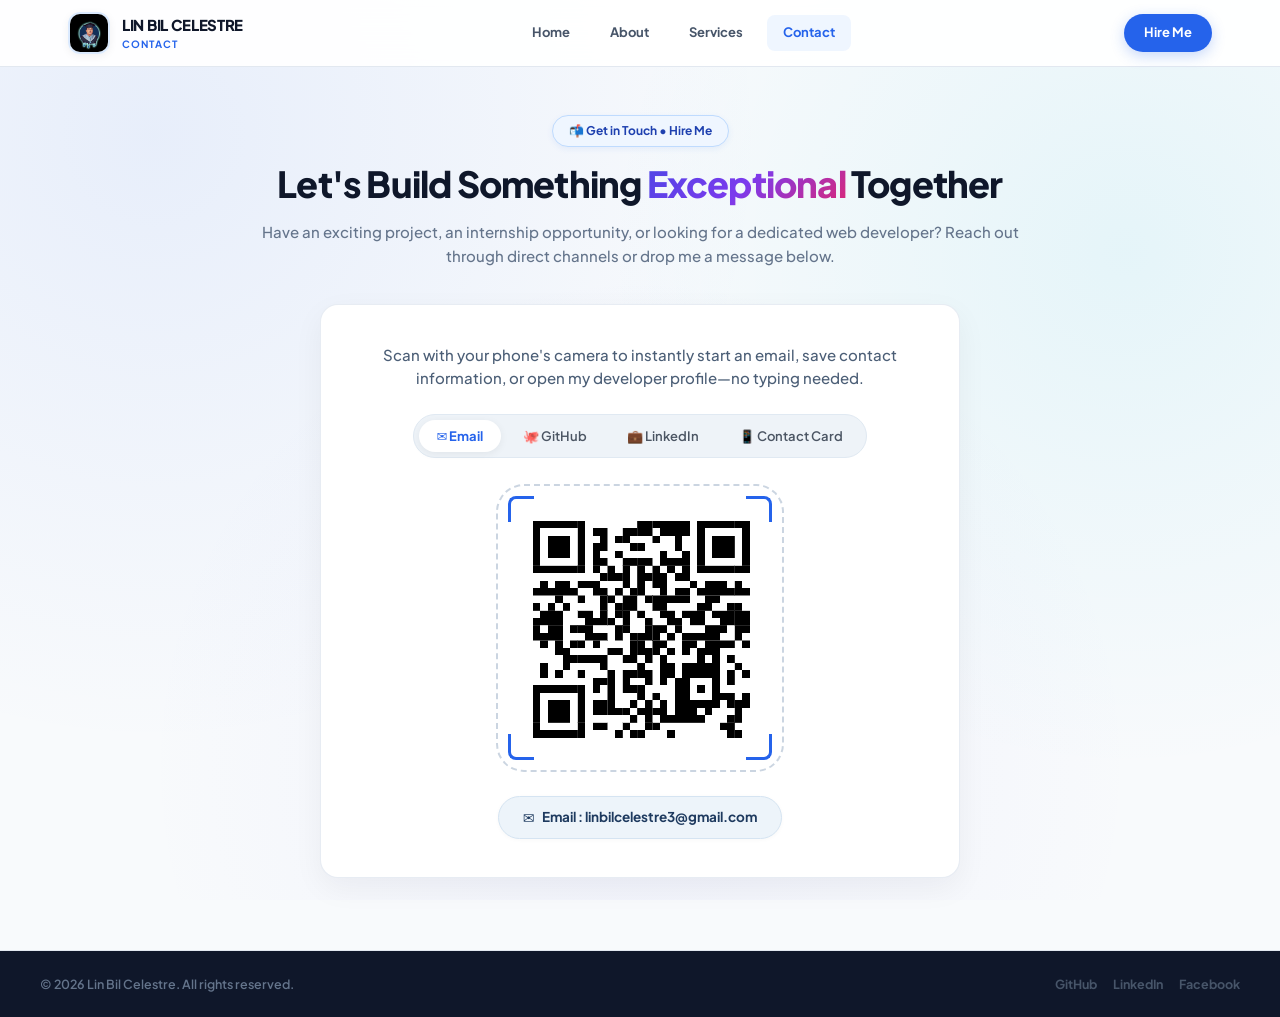
==== Contact/index.html @ f863385f "." ====
<!DOCTYPE html>
<html lang="en">

<head>
    <meta charset="UTF-8">
    <meta name="viewport" content="width=device-width, initial-scale=1.0">
    <meta name="description"
        content="Contact Lin Bil Celestre - Web Developer & IT Specialist. Send a message, hire for web development projects, or discuss freelance and full-time opportunities.">
    <title>Contact</title>
    <link rel="icon" type="image/jpg" href="../image/bg_logo.png">
    <link rel="preconnect" href="https://fonts.googleapis.com">
    <link rel="preconnect" href="https://fonts.gstatic.com" crossorigin>
    <link href="https://fonts.googleapis.com/css2?family=Plus+Jakarta+Sans:wght@400;500;600;700;800&display=swap"
        rel="stylesheet">

    <link rel="stylesheet" href="./contact.css">
</head>

<body>
    
    <header class="navbar">
        <div class="nav-container">
            <a href="../Home.html" class="logo-group">
                <img class="logo-pic" src="../image/logo.jpg" alt="Lin Bil Logo">
                <div class="logo-text">
                    <span class="brand-name">LIN BIL CELESTRE</span>
                    <span class="brand-tag">CONTACT</span>
                </div>
            </a>

            <nav class="nav-menu">
                <ul>
                    <li><a href="../Home.html">Home</a></li>
                    <li><a href="../About/about.html">About</a></li>
                    <li><a href="../Services/index.html">Services</a></li>
                    <li><a href="./index.html" class="active">Contact</a></li>
                </ul>
            </nav>

            <div class="header-action">
                <a class="nav-cta" href="./hire-me.html">Hire Me</a>
            </div>
        </div>
    </header>

    <!-- Main Contact Wrapper -->
    <main class="contact-wrapper">
        <div class="contact-container">

            <!-- Hero Section -->
            <section class="contact-hero">
                <div class="hero-tag">
                    <span>📬 Get in Touch &bull; Hire Me</span>
                </div>
                <h1 class="contact-title">Let's Build Something <span class="gradient-text">Exceptional</span> Together
                </h1>
                <p class="contact-subtitle">Have an exciting project, an internship opportunity, or looking for a
                    dedicated web developer? Reach out through direct channels or drop me a message below.</p>
            </section>


            <!-- Centered QR Code Scanner Card -->
            <section class="contact-qr-card">
                <p class="qr-scan-instruction">Scan with your phone's camera to instantly start an email,
                    save contact information, or open my developer profile—no typing needed.</p>

                <!-- Category Tab Switcher -->
                <div class="qr-tab-nav" role="tablist">
                    <button type="button" class="qr-tab-btn active" id="tabEmail" onclick="switchQrCode('email')">
                        <span>✉️ Email</span>
                    </button>
                    <button type="button" class="qr-tab-btn" id="tabGithub" onclick="switchQrCode('github')">
                        <span>🐙 GitHub</span>
                    </button>
                    <button type="button" class="qr-tab-btn" id="tabLinkedin" onclick="switchQrCode('linkedin')">
                        <span>💼 LinkedIn</span>
                    </button>
                    <button type="button" class="qr-tab-btn" id="tabVcard" onclick="switchQrCode('vcard')">
                        <span>📱 Contact Card</span>
                    </button>
                </div>

                <!-- QR Code Viewfinder Stage -->
                <div class="qr-viewfinder-wrapper">
                    <div class="qr-corner qr-corner-tl"></div>
                    <div class="qr-corner qr-corner-tr"></div>
                    <div class="qr-corner qr-corner-bl"></div>
                    <div class="qr-corner qr-corner-br"></div>

                    <!-- Dynamic QR Code Image -->
                    <img class="qr-code-img" id="qrCodeImg" src="../image/Message.png" alt="Lin Bil Celestre QR Code" />
                </div>

                <!-- Target Link Pill Button -->
                <a class="qr-pill-link" id="qrPillLink" href="mailto:linbilcelestre@gmail.com">
                    <span class="pill-icon" id="qrPillIcon">✉</span>
                    <span class="pill-text" id="qrPillText">Email : linbilcelestre3@gmail.com</span>
                </a>
            </section>
        </div>
    </main>

    <!-- Copy Toast Popup -->
    <div class="toast-toast-box" id="toastBox">
        <span>📋</span>
        <span id="toastMessage">Copied to clipboard!</span>
    </div>

    <!-- Modern Site Footer -->
    <footer class="site-footer">
        <div class="footer-container">
            <div class="footer-bottom">
                <span class="copyright">&copy; 2026 Lin Bil Celestre. All rights reserved.</span>
                <div class="footer-links">
                    <a href="https://github.com/Linbil21" target="_blank" rel="noopener noreferrer">GitHub</a>
                    <a href="https://linkedin.com" target="_blank" rel="noopener noreferrer">LinkedIn</a>
                    <a href="https://facebook.com" target="_blank" rel="noopener noreferrer">Facebook</a>
                </div>
            </div>
        </div>
    </footer>

    <!-- Interactive Script -->
    <script>
        // Copy to clipboard helper
        function copyToClipboard(text, message) {
            navigator.clipboard.writeText(text).then(() => {
                showToast(message || 'Copied to clipboard!');
            }).catch(() => {
                showToast('Unable to copy automatically.');
            });
        }

        // Show Toast Notification
        function showToast(message) {
            const toast = document.getElementById('toastBox');
            const toastMsg = document.getElementById('toastMessage');
            if (!toast || !toastMsg) return;

            toastMsg.textContent = message;
            toast.classList.add('show');
            clearTimeout(window.toastTimeout);
            window.toastTimeout = setTimeout(() => {
                toast.classList.remove('show');
            }, 3000);
        }

        // QR Code Data Configurations
        const qrConfigs = {
            email: {
                src: '../image/Message.png',
                data: 'mailto:linbilcelestre@gmail.com?subject=Portfolio%20Inquiry',
                displayLabel: '✉️ mailto:linbilcelestre@gmail.com',
                actionUrl: 'mailto:linbilcelestre@gmail.com?subject=Portfolio%20Inquiry',
                actionText: 'Open in Mail App',
                copyValue: 'linbilcelestre@gmail.com',
                copyMsg: 'Email address copied!'
            },
            github: {
                data: 'https://github.com/Linbil21',
                displayLabel: '🐙 https://github.com/Linbil21',
                actionUrl: 'https://github.com/Linbil21',
                actionText: 'Open GitHub Profile',
                copyValue: 'https://github.com/Linbil21',
                copyMsg: 'GitHub link copied!'
            },
            linkedin: {
                data: 'https://linkedin.com',
                displayLabel: '💼 https://linkedin.com',
                actionUrl: 'https://linkedin.com',
                actionText: 'Open LinkedIn Profile',
                copyValue: 'https://linkedin.com',
                copyMsg: 'LinkedIn link copied!'
            },
            vcard: {
                data: 'BEGIN:VCARD\nVERSION:3.0\nN:Celestre;Lin Bil;;;\nFN:Lin Bil Celestre\nTITLE:Web Developer & IT Specialist\nEMAIL:linbilcelestre@gmail.com\nURL:https://github.com/Linbil21\nEND:VCARD',
                displayLabel: '📱 Lin Bil Celestre Contact vCard',
                actionUrl: 'mailto:linbilcelestre@gmail.com',
                actionText: 'Contact Lin Bil',
                copyValue: 'Lin Bil Celestre - Web Developer - linbilcelestre@gmail.com',
                copyMsg: 'Contact card details copied!'
            }
        };

        let currentQrKey = 'email';

        // Switch QR code tab
        function switchQrCode(key) {
            const config = qrConfigs[key];
            if (!config) return;

            currentQrKey = key;

            // Update tab button active states
            document.querySelectorAll('.qr-tab-btn').forEach(btn => btn.classList.remove('active'));
            const activeBtn = document.getElementById('tab' + key.charAt(0).toUpperCase() + key.slice(1));
            if (activeBtn) activeBtn.classList.add('active');

            // Update QR Code Image
            const qrImg = document.getElementById('qrCodeImg');
            if (qrImg) {
                qrImg.style.opacity = '0.4';
                qrImg.src = config.src || `https://api.qrserver.com/v1/create-qr-code/?size=240x240&data=${encodeURIComponent(config.data)}`;
                qrImg.onload = () => {
                    qrImg.style.opacity = '1';
                };
            }

            // Update Pill Link
            const pillLink = document.getElementById('qrPillLink');
            const pillIcon = document.getElementById('qrPillIcon');
            const pillText = document.getElementById('qrPillText');
            if (pillLink && pillText) {
                pillLink.href = config.actionUrl;
                pillText.textContent = config.displayLabel || config.actionUrl;
                if (pillIcon && config.icon) pillIcon.textContent = config.icon;
                if (config.actionUrl.startsWith('http')) {
                    pillLink.target = '_blank';
                    pillLink.rel = 'noopener noreferrer';
                } else {
                    pillLink.removeAttribute('target');
                    pillLink.removeAttribute('rel');
                }
            }
        }

        // Copy current QR info
        function copyCurrentQrData() {
            const config = qrConfigs[currentQrKey];
            if (!config) return;
            copyToClipboard(config.copyValue, config.copyMsg);
        }
    </script>
</body>

</html>
---- Contact/contact.css ----
/* ==========================================================================
   GLOBAL DESIGN TOKENS & RESET - CONTACT PAGE
   ========================================================================== */
*,
*::before,
*::after {
    padding: 0;
    margin: 0;
    box-sizing: border-box;
}

:root {
    --primary: #2563eb;
    --primary-hover: #1d4ed8;
    --primary-light: #eff6ff;
    --primary-glow: rgba(37, 99, 235, 0.25);
    --accent: #06b6d4;
    --accent-light: #e0f2fe;
    --emerald: #10b981;
    --emerald-light: #ecfdf5;
    --amber: #f59e0b;
    --amber-light: #fffbeb;
    --purple: #8b5cf6;
    --purple-light: #f5f3ff;
    --dark-bg: #0f172a;
    --dark-surface: #1e293b;
    --text-main: #0f172a;
    --text-muted: #475569;
    --text-light: #94a3b8;
    --card-bg: rgba(255, 255, 255, 0.95);
    --card-border: #e2e8f0;
    --font-family: 'Plus Jakarta Sans', system-ui, -apple-system, BlinkMacSystemFont, 'Segoe UI', Roboto, sans-serif;
    --radius-sm: 8px;
    --radius-md: 12px;
    --radius-lg: 18px;
    --radius-full: 9999px;
    --transition: all 0.24s cubic-bezier(0.16, 1, 0.3, 1);
    --shadow-subtle: 0 4px 20px rgba(15, 23, 42, 0.05);
    --shadow-hover: 0 16px 36px rgba(37, 99, 235, 0.12);
}

html {
    scroll-behavior: smooth;
    scrollbar-width: thin;
    scrollbar-color: #cbd5e1 #f8fafc;
}

body {
    min-height: 100vh;
    display: flex;
    flex-direction: column;
    font-family: var(--font-family);
    color: var(--text-main);
    background-color: #f8fafc;
    background-image: 
        radial-gradient(circle at 12% 15%, rgba(37, 99, 235, 0.08) 0%, transparent 45%),
        radial-gradient(circle at 88% 28%, rgba(6, 182, 212, 0.08) 0%, transparent 40%),
        radial-gradient(circle at 50% 85%, rgba(99, 102, 241, 0.05) 0%, transparent 50%);
    background-attachment: fixed;
    background-repeat: no-repeat;
    line-height: 1.5;
    overflow-x: hidden;
}

/* ==========================================================================
   NAVIGATION BAR
   ========================================================================== */
.navbar {
    position: sticky;
    top: 0;
    z-index: 100;
    width: 100%;
    background: rgba(255, 255, 255, 0.92);
    backdrop-filter: blur(16px);
    -webkit-backdrop-filter: blur(16px);
    border-bottom: 1px solid #e2e8f0;
    transition: var(--transition);
}

.nav-container {
    max-width: 1200px;
    margin: 0 auto;
    padding: 12px 28px;
    display: flex;
    align-items: center;
    justify-content: space-between;
}

.logo-group {
    display: flex;
    align-items: center;
    gap: 12px;
    text-decoration: none;
    color: inherit;
    transition: var(--transition);
}

.logo-group:hover .logo-pic {
    transform: scale(1.05) rotate(2deg);
    border-color: var(--primary);
    box-shadow: 0 4px 14px var(--primary-glow);
}

.logo-pic {
    width: 42px;
    height: 42px;
    border-radius: 12px;
    object-fit: cover;
    border: 2px solid #dbeafe;
    box-shadow: 0 2px 8px rgba(0, 0, 0, 0.06);
    transition: var(--transition);
}

.logo-text {
    display: flex;
    flex-direction: column;
}

.brand-name {
    font-size: 15px;
    font-weight: 800;
    letter-spacing: -0.3px;
    color: #0f172a;
}

.brand-tag {
    font-size: 10px;
    font-weight: 700;
    text-transform: uppercase;
    letter-spacing: 1px;
    color: var(--primary);
}

.nav-menu ul {
    display: flex;
    align-items: center;
    gap: 8px;
    list-style: none;
}

.nav-menu a {
    display: inline-block;
    padding: 8px 16px;
    font-size: 13px;
    font-weight: 700;
    text-transform: capitalize;
    text-decoration: none;
    color: #475569;
    border-radius: var(--radius-sm);
    transition: var(--transition);
}

.nav-menu a:hover,
.nav-menu a.active {
    color: var(--primary);
    background: var(--primary-light);
}

.header-action {
    display: flex;
    align-items: center;
}

.nav-cta {
    display: inline-flex;
    align-items: center;
    justify-content: center;
    padding: 9px 20px;
    font-size: 13px;
    font-weight: 700;
    color: #ffffff;
    background: var(--primary);
    border-radius: var(--radius-full);
    text-decoration: none;
    box-shadow: 0 4px 14px var(--primary-glow);
    transition: var(--transition);
}

.nav-cta:hover {
    background: var(--primary-hover);
    transform: translateY(-2px);
    box-shadow: 0 6px 18px rgba(37, 99, 235, 0.35);
}

/* ==========================================================================
   MAIN CONTACT WRAPPER & HERO
   ========================================================================== */
.contact-wrapper {
    flex: 1;
    padding: 48px 24px 72px;
}

.contact-container {
    max-width: 1160px;
    margin: 0 auto;
    display: flex;
    flex-direction: column;
    gap: 36px;
}

/* Hero Title Box */
.contact-hero {
    text-align: center;
    max-width: 780px;
    margin: 0 auto;
    display: flex;
    flex-direction: column;
    align-items: center;
    gap: 14px;
}

.hero-tag {
    display: inline-flex;
    align-items: center;
    gap: 8px;
    padding: 6px 16px;
    font-size: 12px;
    font-weight: 700;
    color: #1e40af;
    background: #eff6ff;
    border: 1px solid #bfdbfe;
    border-radius: var(--radius-full);
    box-shadow: 0 2px 6px rgba(37, 99, 235, 0.08);
}

.contact-title {
    font-size: 36px;
    font-weight: 800;
    letter-spacing: -0.8px;
    color: #0f172a;
    line-height: 1.25;
}

.gradient-text {
    background: linear-gradient(135deg, #2563eb 0%, #06b6d4 100%);
    -webkit-background-clip: text;
    -webkit-text-fill-color: transparent;
    background-clip: text;
}

.contact-subtitle {
    font-size: 15px;
    color: #64748b;
    font-weight: 500;
    line-height: 1.6;
}

/* ==========================================================================
   2-COLUMN CONTACT GRID
   ========================================================================== */
.contact-grid-layout {
    display: grid;
    grid-template-columns: 1fr 1.35fr;
    gap: 32px;
    align-items: start;
}

/* LEFT COLUMN: Channels Card */
.contact-sidebar {
    display: flex;
    flex-direction: column;
    gap: 20px;
}

.contact-card-box {
    background: var(--card-bg);
    backdrop-filter: blur(12px);
    -webkit-backdrop-filter: blur(12px);
    border: 1px solid var(--card-border);
    border-radius: var(--radius-lg);
    padding: 28px;
    box-shadow: var(--shadow-subtle);
    display: flex;
    flex-direction: column;
    gap: 20px;
    transition: var(--transition);
}

.contact-card-box:hover {
    box-shadow: var(--shadow-hover);
    border-color: #bfdbfe;
}

.status-badge-live {
    display: inline-flex;
    align-items: center;
    gap: 8px;
    background: #ecfdf5;
    border: 1px solid #a7f3d0;
    padding: 6px 14px;
    border-radius: var(--radius-full);
    font-size: 12px;
    font-weight: 700;
    color: #065f46;
    width: fit-content;
}

.pulse-dot {
    width: 8px;
    height: 8px;
    border-radius: 50%;
    background: #10b981;
    box-shadow: 0 0 0 2px rgba(16, 185, 129, 0.3);
    animation: pulseGlow 1.8s infinite;
}

@keyframes pulseGlow {
    0% { transform: scale(0.95); box-shadow: 0 0 0 0 rgba(16, 185, 129, 0.6); }
    70% { transform: scale(1.1); box-shadow: 0 0 0 6px rgba(16, 185, 129, 0); }
    100% { transform: scale(0.95); box-shadow: 0 0 0 0 rgba(16, 185, 129, 0); }
}

.sidebar-heading h2 {
    font-size: 20px;
    font-weight: 800;
    color: #0f172a;
    margin-bottom: 6px;
}

.sidebar-heading p {
    font-size: 13.5px;
    color: var(--text-muted);
    line-height: 1.55;
}

/* Contact Item Rows */
.contact-items-list {
    display: flex;
    flex-direction: column;
    gap: 14px;
}

.contact-item-row {
    display: flex;
    align-items: center;
    gap: 14px;
    padding: 12px 14px;
    background: #f8fafc;
    border: 1px solid #e2e8f0;
    border-radius: var(--radius-md);
    transition: var(--transition);
    text-decoration: none;
    color: inherit;
}

.contact-item-row:hover {
    background: #ffffff;
    border-color: #93c5fd;
    transform: translateY(-2px);
    box-shadow: 0 4px 14px rgba(37, 99, 235, 0.08);
}

.item-icon-box {
    width: 44px;
    height: 44px;
    border-radius: 12px;
    display: flex;
    align-items: center;
    justify-content: center;
    font-size: 20px;
    flex-shrink: 0;
    box-shadow: 0 2px 6px rgba(0, 0, 0, 0.04);
}

.item-icon-box.email { background: #eff6ff; color: #2563eb; }
.item-icon-box.phone { background: #ecfdf5; color: #10b981; }
.item-icon-box.location { background: #fffbeb; color: #f59e0b; }
.item-icon-box.social { background: #f5f3ff; color: #8b5cf6; }

.item-meta {
    display: flex;
    flex-direction: column;
    flex: 1;
    overflow: hidden;
}

.item-label {
    font-size: 11px;
    font-weight: 700;
    text-transform: uppercase;
    letter-spacing: 0.5px;
    color: #64748b;
}

.item-value {
    font-size: 13.5px;
    font-weight: 700;
    color: #0f172a;
    white-space: nowrap;
    overflow: hidden;
    text-overflow: ellipsis;
}

.copy-btn {
    background: #ffffff;
    border: 1px solid #cbd5e1;
    border-radius: var(--radius-sm);
    padding: 6px 10px;
    font-size: 11px;
    font-weight: 700;
    font-family: inherit;
    color: #475569;
    cursor: pointer;
    transition: var(--transition);
    flex-shrink: 0;
}

.copy-btn:hover {
    background: #eff6ff;
    color: var(--primary);
    border-color: #93c5fd;
}

/* Quick Perks Chips */
.perks-cloud {
    display: flex;
    flex-wrap: wrap;
    gap: 8px;
    padding-top: 10px;
    border-top: 1px solid #f1f5f9;
}

.perk-chip {
    display: inline-flex;
    align-items: center;
    gap: 6px;
    padding: 5px 12px;
    font-size: 11px;
    font-weight: 700;
    color: #334155;
    background: #ffffff;
    border: 1px solid #cbd5e1;
    border-radius: var(--radius-full);
}

/* ==========================================================================
   RIGHT COLUMN: QR CODE SCAN CARD (Exact Match to Design)
   ========================================================================== */
.contact-qr-card {
    background: #ffffff;
    border: 1px solid rgba(226, 232, 240, 0.8);
    border-radius: var(--radius-lg);
    padding: 38px 28px;
    box-shadow: 0 10px 30px rgba(15, 23, 42, 0.05);
    display: flex;
    flex-direction: column;
    align-items: center;
    text-align: center;
    transition: var(--transition);
    max-width: 640px;
    width: 100%;
    margin: 0 auto;
}

.contact-qr-card:hover {
    box-shadow: 0 14px 38px rgba(37, 99, 235, 0.08);
}

/* Subtitle instruction text at top */
.qr-scan-instruction {
    font-size: 15px;
    font-weight: 500;
    color: #4b5e76;
    line-height: 1.55;
    max-width: 520px;
    margin: 0 0 24px 0;
    text-align: center;
}

/* QR Code Category Tab Switcher (Segmented Capsule) */
.qr-tab-nav {
    display: inline-flex;
    align-items: center;
    justify-content: center;
    gap: 4px;
    background: #eef3f8;
    padding: 5px;
    border-radius: var(--radius-full);
    border: 1px solid #e0e9f2;
    margin-bottom: 26px;
    flex-wrap: wrap;
}

.qr-tab-btn {
    display: inline-flex;
    align-items: center;
    gap: 7px;
    padding: 8px 18px;
    font-size: 13px;
    font-weight: 600;
    font-family: inherit;
    color: #4b5563;
    background: transparent;
    border: none;
    border-radius: var(--radius-full);
    cursor: pointer;
    transition: all 0.2s ease;
}

.qr-tab-btn:hover {
    color: #0f172a;
}

.qr-tab-btn.active {
    background: #ffffff;
    color: #2563eb;
    font-weight: 700;
    box-shadow: 0 2px 8px rgba(0, 0, 0, 0.06);
}

/* QR Code Viewfinder Stage (Dashed border + 4 corner brackets) */
.qr-viewfinder-wrapper {
    position: relative;
    display: inline-flex;
    align-items: center;
    justify-content: center;
    padding: 24px;
    background: #ffffff;
    border: 2px dashed #cbd5e1;
    border-radius: 28px;
    margin-bottom: 24px;
}

/* 4 Corner Targeting Brackets */
.qr-corner {
    position: absolute;
    width: 26px;
    height: 26px;
    pointer-events: none;
}

.qr-corner-tl {
    top: 10px;
    left: 10px;
    border-top: 3.5px solid #2563eb;
    border-left: 3.5px solid #2563eb;
    border-top-left-radius: 8px;
}

.qr-corner-tr {
    top: 10px;
    right: 10px;
    border-top: 3.5px solid #2563eb;
    border-right: 3.5px solid #2563eb;
    border-top-right-radius: 8px;
}

.qr-corner-bl {
    bottom: 10px;
    left: 10px;
    border-bottom: 3.5px solid #2563eb;
    border-left: 3.5px solid #2563eb;
    border-bottom-left-radius: 8px;
}

.qr-corner-br {
    bottom: 10px;
    right: 10px;
    border-bottom: 3.5px solid #2563eb;
    border-right: 3.5px solid #2563eb;
    border-bottom-right-radius: 8px;
}

/* QR Image Element */
.qr-code-img {
    width: 236px;
    height: 236px;
    object-fit: contain;
    border-radius: 8px;
    display: block;
    background: #ffffff;
    image-rendering: -webkit-optimize-contrast;
    image-rendering: pixelated;
    transition: opacity 0.22s ease, transform 0.22s ease;
}

.qr-viewfinder-wrapper:hover .qr-code-img {
    transform: scale(1.02);
}

/* Bottom Target Pill Badge / Action Link */
.qr-pill-link {
    display: inline-flex;
    align-items: center;
    justify-content: center;
    gap: 8px;
    padding: 10px 24px;
    background: #edf4fa;
    border: 1px solid #d5e4f2;
    border-radius: var(--radius-full);
    font-size: 13.5px;
    font-weight: 700;
    color: #1e3a5f;
    text-decoration: none;
    cursor: pointer;
    transition: all 0.2s ease;
    box-shadow: 0 1px 4px rgba(0, 0, 0, 0.03);
}

.qr-pill-link:hover {
    background: #e2effa;
    color: #2563eb;
    border-color: #bfdbfe;
    transform: translateY(-1px);
    box-shadow: 0 4px 12px rgba(37, 99, 235, 0.12);
}

.qr-pill-link .pill-icon {
    font-size: 14px;
    display: inline-flex;
    align-items: center;
}

/* Target Data Display */
.qr-data-label {
    font-size: 13px;
    font-weight: 700;
    color: #334155;
    background: #f1f5f9;
    padding: 6px 16px;
    border-radius: var(--radius-full);
    border: 1px solid #e2e8f0;
}

/* Direct Action Buttons Under QR */
.qr-actions-row {
    display: flex;
    align-items: center;
    justify-content: center;
    gap: 12px;
    flex-wrap: wrap;
    width: 100%;
}

.btn-qr-action {
    display: inline-flex;
    align-items: center;
    justify-content: center;
    gap: 8px;
    padding: 11px 22px;
    font-size: 13px;
    font-weight: 700;
    font-family: inherit;
    border-radius: var(--radius-full);
    text-decoration: none;
    transition: var(--transition);
    cursor: pointer;
}

.btn-qr-primary {
    background: var(--primary);
    color: #ffffff;
    border: none;
    box-shadow: 0 4px 14px var(--primary-glow);
}

.btn-qr-primary:hover {
    background: var(--primary-hover);
    transform: translateY(-2px);
    box-shadow: 0 8px 20px rgba(37, 99, 235, 0.35);
}

.btn-qr-secondary {
    background: #ffffff;
    color: #334155;
    border: 1px solid #cbd5e1;
    box-shadow: 0 2px 6px rgba(0, 0, 0, 0.04);
}

.btn-qr-secondary:hover {
    background: #f8fafc;
    border-color: #94a3b8;
    color: #0f172a;
    transform: translateY(-2px);
}

/* Quick 3-Step Scan Instructions */
.qr-instruction-steps {
    display: grid;
    grid-template-columns: repeat(3, 1fr);
    gap: 12px;
    width: 100%;
    padding-top: 16px;
    border-top: 1px solid #f1f5f9;
}

.step-card {
    display: flex;
    flex-direction: column;
    align-items: center;
    gap: 5px;
    background: #f8fafc;
    padding: 12px 8px;
    border-radius: var(--radius-md);
    border: 1px solid #e2e8f0;
}

.step-number {
    width: 24px;
    height: 24px;
    border-radius: 50%;
    background: #eff6ff;
    color: var(--primary);
    font-size: 11.5px;
    font-weight: 800;
    display: flex;
    align-items: center;
    justify-content: center;
    border: 1px solid #bfdbfe;
}

.step-card span {
    font-size: 12px;
    font-weight: 600;
    color: #475569;
}

/* ==========================================================================
   TOAST NOTIFICATION (FOR COPY ACTIONS)
   ========================================================================== */
.toast-toast-box {
    position: fixed;
    bottom: 24px;
    right: 24px;
    background: #0f172a;
    color: #ffffff;
    padding: 10px 18px;
    border-radius: var(--radius-full);
    font-size: 12.5px;
    font-weight: 700;
    box-shadow: 0 8px 24px rgba(0, 0, 0, 0.2);
    display: flex;
    align-items: center;
    gap: 8px;
    z-index: 1000;
    opacity: 0;
    transform: translateY(12px);
    pointer-events: none;
    transition: opacity 0.25s ease, transform 0.25s ease;
}

.toast-toast-box.show {
    opacity: 1;
    transform: translateY(0);
}

/* ==========================================================================
   FOOTER
   ========================================================================== */
.site-footer {
    background: #0f172a;
    border-top: 1px solid #e2e8f0;
    padding: 24px 28px;
    margin-top: auto;
}

.footer-container {
    max-width: 1200px;
    margin: 0 auto;
}

.footer-bottom {
    display: flex;
    align-items: center;
    justify-content: space-between;
    flex-wrap: wrap;
    gap: 16px;
}

.copyright {
    font-size: 12.5px;
    font-weight: 600;
    color: #64748b;
}

.footer-links {
    display: flex;
    align-items: center;
    gap: 16px;
}

.footer-links a {
    font-size: 12.5px;
    font-weight: 700;
    color: #475569;
    text-decoration: none;
    transition: var(--transition);
}

.footer-links a:hover {
    color: var(--primary);
}

/* ==========================================================================
   RESPONSIVE BREAKPOINTS
   ========================================================================== */
@media (max-width: 960px) {
    .contact-grid-layout {
        grid-template-columns: 1fr;
    }
}

@media (max-width: 768px) {
    .nav-container {
        padding: 10px 16px;
        flex-wrap: wrap;
        gap: 12px;
    }

    .nav-menu ul {
        gap: 4px;
    }

    .nav-menu a {
        padding: 6px 10px;
        font-size: 12px;
    }

    .contact-title {
        font-size: 28px;
    }

    .form-row-2 {
        grid-template-columns: 1fr;
    }

    .contact-form-card {
        padding: 24px 20px;
    }

    .footer-bottom {
        flex-direction: column;
        text-align: center;
        gap: 12px;
    }
}

/* ==========================================================================
   HIRE ME PAGE STYLES
   ========================================================================== */
.hire-wrapper {
    flex: 1;
    padding: 44px 24px 72px;
}

.hire-container {
    max-width: 1080px;
    margin: 0 auto;
    display: flex;
    flex-direction: column;
    gap: 40px;
}

/* Hero Section */
.hire-hero {
    text-align: center;
    max-width: 780px;
    margin: 0 auto;
    display: flex;
    flex-direction: column;
    align-items: center;
    gap: 14px;
}

.hire-status-badge {
    display: inline-flex;
    align-items: center;
    gap: 8px;
    padding: 6px 16px;
    font-size: 12px;
    font-weight: 700;
    color: #166534;
    background: #f0fdf4;
    border: 1px solid #bbf7d0;
    border-radius: var(--radius-full);
    box-shadow: 0 2px 8px rgba(22, 101, 52, 0.08);
}

.hire-title {
    font-size: 38px;
    font-weight: 800;
    letter-spacing: -0.8px;
    color: #0f172a;
    line-height: 1.25;
}

.hire-subtitle {
    font-size: 15px;
    color: var(--text-muted);
    font-weight: 500;
    line-height: 1.6;
}

/* Engagement Models (3 Cards) */
.hire-models-grid {
    display: grid;
    grid-template-columns: repeat(3, 1fr);
    gap: 20px;
}

.hire-model-card {
    background: var(--card-bg);
    border: 1px solid var(--card-border);
    border-radius: var(--radius-lg);
    padding: 26px 22px;
    display: flex;
    flex-direction: column;
    gap: 12px;
    box-shadow: var(--shadow-subtle);
    transition: all 0.24s cubic-bezier(0.16, 1, 0.3, 1);
    position: relative;
    overflow: hidden;
}

.hire-model-card::before {
    content: '';
    position: absolute;
    top: 0;
    left: 0;
    right: 0;
    height: 4px;
    background: linear-gradient(90deg, #2563eb, #06b6d4);
    opacity: 0;
    transition: opacity 0.24s ease;
}

.hire-model-card:hover {
    transform: translateY(-4px);
    border-color: #bfdbfe;
    box-shadow: 0 12px 28px rgba(37, 99, 235, 0.1);
}

.hire-model-card:hover::before {
    opacity: 1;
}

.hire-model-icon {
    width: 44px;
    height: 44px;
    border-radius: 12px;
    display: flex;
    align-items: center;
    justify-content: center;
    font-size: 22px;
    background: #eff6ff;
    color: #2563eb;
    box-shadow: 0 2px 6px rgba(0, 0, 0, 0.04);
}

.hire-model-card:nth-child(2) .hire-model-icon {
    background: #ecfdf5;
    color: #059669;
}

.hire-model-card:nth-child(3) .hire-model-icon {
    background: #fffbeb;
    color: #d97706;
}

.hire-model-title {
    font-size: 16px;
    font-weight: 800;
    color: #0f172a;
}

.hire-model-desc {
    font-size: 13px;
    color: var(--text-muted);
    line-height: 1.5;
    flex: 1;
}

.hire-model-tags {
    display: flex;
    flex-wrap: wrap;
    gap: 6px;
    margin-top: 4px;
}

.hire-model-tag {
    font-size: 11px;
    font-weight: 700;
    padding: 3px 9px;
    border-radius: var(--radius-full);
    background: #f1f5f9;
    color: #475569;
}

/* Main Hire Form Card */
.hire-form-card {
    background: #ffffff;
    border: 1px solid var(--card-border);
    border-radius: var(--radius-lg);
    padding: 36px 32px;
    box-shadow: 0 10px 32px rgba(15, 23, 42, 0.06);
    display: flex;
    flex-direction: column;
    gap: 26px;
}

.hire-form-header {
    display: flex;
    flex-direction: column;
    gap: 6px;
}

.hire-form-header h2 {
    font-size: 22px;
    font-weight: 800;
    color: #0f172a;
    letter-spacing: -0.4px;
}

.hire-form-header p {
    font-size: 13.5px;
    color: var(--text-muted);
}

/* Chips Selection Groups */
.hire-chips-section {
    display: flex;
    flex-direction: column;
    gap: 10px;
}

.hire-chips-label {
    font-size: 12.5px;
    font-weight: 700;
    color: #334155;
    text-transform: uppercase;
    letter-spacing: 0.4px;
}

.hire-chips-row {
    display: flex;
    flex-wrap: wrap;
    gap: 8px;
}

.hire-chip {
    display: inline-flex;
    align-items: center;
    gap: 6px;
    padding: 8px 16px;
    font-size: 12.5px;
    font-weight: 600;
    font-family: inherit;
    color: #475569;
    background: #f8fafc;
    border: 1px solid #e2e8f0;
    border-radius: var(--radius-full);
    cursor: pointer;
    transition: all 0.2s ease;
}

.hire-chip:hover {
    color: var(--primary);
    border-color: #bfdbfe;
    background: #eff6ff;
}

.hire-chip.active {
    background: var(--primary);
    color: #ffffff;
    border-color: var(--primary);
    box-shadow: 0 3px 10px rgba(37, 99, 235, 0.25);
}

/* Form Fields Grid */
.hire-fields-grid {
    display: grid;
    grid-template-columns: 1fr 1fr;
    gap: 18px;
}

.hire-input-group {
    display: flex;
    flex-direction: column;
    gap: 6px;
}

.hire-input-group.full-width {
    grid-column: 1 / -1;
}

.hire-label {
    font-size: 12.5px;
    font-weight: 700;
    color: #1e293b;
}

.hire-label span.req {
    color: #ef4444;
}

.hire-input,
.hire-textarea {
    width: 100%;
    padding: 12px 16px;
    font-size: 13.5px;
    font-family: inherit;
    color: #0f172a;
    background: #ffffff;
    border: 1.5px solid #cbd5e1;
    border-radius: var(--radius-md);
    outline: none;
    transition: all 0.2s ease;
}

.hire-input:focus,
.hire-textarea:focus {
    border-color: var(--primary);
    box-shadow: 0 0 0 4px rgba(37, 99, 235, 0.12);
}

.hire-textarea {
    resize: vertical;
    min-height: 110px;
}

/* Submit Actions */
.hire-actions-row {
    display: flex;
    align-items: center;
    justify-content: space-between;
    flex-wrap: wrap;
    gap: 16px;
    padding-top: 8px;
    border-top: 1px solid #f1f5f9;
}

.hire-submit-btn {
    display: inline-flex;
    align-items: center;
    justify-content: center;
    gap: 9px;
    padding: 12px 28px;
    font-size: 14px;
    font-weight: 700;
    font-family: inherit;
    color: #ffffff;
    background: linear-gradient(135deg, #2563eb 0%, #1d4ed8 100%);
    border: none;
    border-radius: var(--radius-full);
    cursor: pointer;
    box-shadow: 0 4px 16px rgba(37, 99, 235, 0.35);
    transition: all 0.22s ease;
}

.hire-submit-btn:hover {
    background: linear-gradient(135deg, #1d4ed8 0%, #1e40af 100%);
    transform: translateY(-2px);
    box-shadow: 0 8px 22px rgba(37, 99, 235, 0.45);
}

.hire-direct-reach {
    display: inline-flex;
    align-items: center;
    gap: 8px;
    font-size: 13px;
    color: var(--text-muted);
}

.hire-direct-reach a {
    color: var(--primary);
    font-weight: 700;
    text-decoration: none;
    transition: var(--transition);
}

.hire-direct-reach a:hover {
    text-decoration: underline;
}

/* Guarantee / Perk Highlights */
.hire-guarantees-grid {
    display: grid;
    grid-template-columns: repeat(4, 1fr);
    gap: 16px;
}

.hire-guarantee-card {
    background: #ffffff;
    border: 1px solid #e2e8f0;
    border-radius: var(--radius-md);
    padding: 18px 16px;
    display: flex;
    align-items: center;
    gap: 12px;
    box-shadow: 0 2px 8px rgba(0, 0, 0, 0.03);
}

.hire-guarantee-icon {
    width: 36px;
    height: 36px;
    min-width: 36px;
    border-radius: 10px;
    background: #eff6ff;
    color: #2563eb;
    display: flex;
    align-items: center;
    justify-content: center;
    font-size: 18px;
}

.hire-guarantee-info h4 {
    font-size: 13px;
    font-weight: 800;
    color: #0f172a;
}

.hire-guarantee-info p {
    font-size: 11.5px;
    color: var(--text-muted);
    margin-top: 2px;
}

@media (max-width: 900px) {
    .hire-models-grid {
        grid-template-columns: 1fr;
    }

    .hire-guarantees-grid {
        grid-template-columns: repeat(2, 1fr);
    }
}

@media (max-width: 650px) {
    .hire-fields-grid {
        grid-template-columns: 1fr;
    }

    .hire-guarantees-grid {
        grid-template-columns: 1fr;
    }

    .hire-actions-row {
        flex-direction: column;
        align-items: stretch;
    }

    .hire-submit-btn {
        width: 100%;
    }
}

/* hire - html */
/* ========================================
   GLASSMORPHISM HIRE CONTAINER - FIXED
   ======================================== */

/* ---------- MAIN WRAPPER ---------- */
.hire-wrapper {
    display: flex;
    justify-content: center;
    align-items: center;
    min-height: 100vh;
    padding: 2rem;
    background: radial-gradient(circle at 20% 50%, #1a1a2e, #0a0a0f);
}

/* ---------- GLASS CONTAINER ---------- */
.glass-container {
    background: rgba(255, 255, 255, 0.06);
    backdrop-filter: blur(24px);
    -webkit-backdrop-filter: blur(24px);
    border: 1px solid rgba(255, 255, 255, 0.1);
    border-radius: 2.5rem;
    padding: 3rem 2.5rem;
    max-width: 1100px;
    width: 100%;
    box-shadow: 
        0 30px 80px rgba(0, 0, 0, 0.4),
        inset 0 1px 0 rgba(255, 255, 255, 0.1);
    transition: all 0.3s ease;
}

/* ---------- HERO SECTION ---------- */
.hire-hero {
    text-align: center;
    margin-bottom: 2.5rem;
}

.hire-status-badge {
    display: inline-flex;
    align-items: center;
    gap: 0.6rem;
    background: rgba(99, 102, 241, 0.15);
    border: 1px solid rgba(99, 102, 241, 0.2);
    padding: 0.4rem 1.2rem;
    border-radius: 50px;
    font-size: 0.8rem;
    font-weight: 500;
    color: #a5b4fc;
    letter-spacing: 0.02em;
    margin-bottom: 1.25rem;
}

.pulse-dot {
    display: inline-block;
    width: 8px;
    height: 8px;
    background: #4ade80;
    border-radius: 50%;
    animation: pulse-dot 2s ease-in-out infinite;
}

@keyframes pulse-dot {
    0%, 100% { opacity: 1; transform: scale(1); }
    50% { opacity: 0.4; transform: scale(0.8); }
}

.hire-title {
    font-size: 2.8rem;
    font-weight: 700;
    color: #ffffff;
    margin: 0;
    letter-spacing: -0.02em;
    line-height: 1.2;
}

.gradient-text {
    background: linear-gradient(135deg, #818cf8, #c084fc, #f472b6);
    -webkit-background-clip: text;
    -webkit-text-fill-color: transparent;
    background-clip: text;
}

.hire-subtitle {
    color: rgba(255, 255, 255, 0.5);
    font-size: 1rem;
    margin-top: 0.5rem;
    letter-spacing: 0.05em;
}

/* ---------- FEATURES HORIZONTAL ---------- */
.features-horizontal {
    display: grid;
    grid-template-columns: repeat(4, 1fr);
    gap: 1.5rem;
    padding: 0.5rem 0 1.5rem 0;
}

/* ---------- MAIN WRAPPER ---------- */
.hire-wrapper {
    display: flex;
    justify-content: center;
    align-items: center;
    min-height: 100vh;
    padding: 2rem;
    background: #f0f2f5;
}

/* ---------- GLASS CONTAINER ---------- */
.glass-container {
    background: rgba(255, 255, 255, 0.7);
    backdrop-filter: blur(24px);
    -webkit-backdrop-filter: blur(24px);
    border: 1px solid rgba(255, 255, 255, 0.8);
    border-radius: 2.5rem;
    padding: 3rem 2.5rem;
    max-width: 1100px;
    width: 100%;
    box-shadow: 
        0 20px 60px rgba(0, 0, 0, 0.06),
        0 8px 24px rgba(0, 0, 0, 0.04),
        inset 0 1px 0 rgba(255, 255, 255, 0.9);
    transition: all 0.3s ease;
}

/* ---------- HERO SECTION ---------- */
.hire-hero {
    text-align: center;
    margin-bottom: 2.5rem;
}

.hire-status-badge {
    display: inline-flex;
    align-items: center;
    gap: 0.6rem;
    background: rgba(99, 102, 241, 0.08);
    border: 1px solid rgba(99, 102, 241, 0.15);
    padding: 0.4rem 1.2rem;
    border-radius: 50px;
    font-size: 0.8rem;
    font-weight: 500;
    color: #4f46e5;
    letter-spacing: 0.02em;
    margin-bottom: 1.25rem;
}

.pulse-dot {
    display: inline-block;
    width: 8px;
    height: 8px;
    background: #22c55e;
    border-radius: 50%;
    animation: pulse-dot 2s ease-in-out infinite;
}

@keyframes pulse-dot {
    0%, 100% { opacity: 1; transform: scale(1); }
    50% { opacity: 0.4; transform: scale(0.8); }
}

.hire-title {
    font-size: 2.8rem;
    font-weight: 700;
    color: #0f172a;
    margin: 0;
    letter-spacing: -0.02em;
    line-height: 1.2;
}

.gradient-text {
    background: linear-gradient(135deg, #4f46e5, #7c3aed, #db2777);
    -webkit-background-clip: text;
    -webkit-text-fill-color: transparent;
    background-clip: text;
}

.hire-subtitle {
    color: #64748b;
    font-size: 1rem;
    margin-top: 0.5rem;
    letter-spacing: 0.05em;
}

/* ---------- FEATURES HORIZONTAL ---------- */
.features-horizontal {
    display: grid;
    grid-template-columns: repeat(4, 1fr);
    gap: 1.5rem;
    padding: 0.5rem 0 1.5rem 0;
}

/* ---------- MAIN WRAPPER ---------- */
.hire-wrapper {
    display: flex;
    justify-content: center;
    align-items: center;
    min-height: 100vh;
    padding: 2rem;
    background: #f0f2f5;
}

/* ---------- GLASS CONTAINER ---------- */
.glass-container {
    background: rgba(255, 255, 255, 0.7);
    backdrop-filter: blur(24px);
    -webkit-backdrop-filter: blur(24px);
    border: 1px solid rgba(255, 255, 255, 0.8);
    border-radius: 2.5rem;
    padding: 3rem 2.5rem;
    max-width: 1100px;
    width: 100%;
    box-shadow: 
        0 20px 60px rgba(0, 0, 0, 0.06),
        0 8px 24px rgba(0, 0, 0, 0.04),
        inset 0 1px 0 rgba(255, 255, 255, 0.9);
    transition: all 0.3s ease;
}

/* ---------- HERO SECTION ---------- */
.hire-hero {
    text-align: center;
    margin-bottom: 2.5rem;
}

.hire-status-badge {
    display: inline-flex;
    align-items: center;
    gap: 0.6rem;
    background: rgba(99, 102, 241, 0.08);
    border: 1px solid rgba(99, 102, 241, 0.15);
    padding: 0.4rem 1.2rem;
    border-radius: 50px;
    font-size: 0.8rem;
    font-weight: 500;
    color: #4f46e5;
    letter-spacing: 0.02em;
    margin-bottom: 1.25rem;
}

.pulse-dot {
    display: inline-block;
    width: 8px;
    height: 8px;
    background: #22c55e;
    border-radius: 50%;
    animation: pulse-dot 2s ease-in-out infinite;
}

@keyframes pulse-dot {
    0%, 100% { opacity: 1; transform: scale(1); }
    50% { opacity: 0.4; transform: scale(0.8); }
}

.hire-title {
    font-size: 2.8rem;
    font-weight: 700;
    color: #0f172a;
    margin: 0;
    letter-spacing: -0.02em;
    line-height: 1.2;
}

.gradient-text {
    background: linear-gradient(135deg, #4f46e5, #7c3aed, #db2777);
    -webkit-background-clip: text;
    -webkit-text-fill-color: transparent;
    background-clip: text;
}

.hire-subtitle {
    color: #64748b;
    font-size: 1rem;
    margin-top: 0.5rem;
    letter-spacing: 0.05em;
}

/* ---------- FEATURES HORIZONTAL ---------- */
.features-horizontal {
    display: grid;
    grid-template-columns: repeat(4, 1fr);
    gap: 1.5rem;
    padding: 0.5rem 0 1.5rem 0;
}

/* ---------- GLASS CARDS WITH BLACK BORDER ---------- */

/* ---------- MAIN WRAPPER ---------- */
.hire-wrapper {
    display: flex;
    justify-content: center;
    align-items: center;
    min-height: 100vh;
    padding: 2rem;
    background: #f0f2f5;
}

/* ---------- GLASS CONTAINER ---------- */
.glass-container {
    background: rgba(255, 255, 255, 0.7);
    backdrop-filter: blur(24px);
    -webkit-backdrop-filter: blur(24px);
    border: 1px solid rgba(255, 255, 255, 0.8);
    border-radius: 2.5rem;
    padding: 3rem 2.5rem;
    max-width: 1100px;
    width: 100%;
    box-shadow: 
        0 20px 60px rgba(0, 0, 0, 0.06),
        0 8px 24px rgba(0, 0, 0, 0.04),
        inset 0 1px 0 rgba(255, 255, 255, 0.9);
    transition: all 0.3s ease;
}

/* ---------- HERO SECTION ---------- */
.hire-hero {
    text-align: center;
    margin-bottom: 2.5rem;
}

.hire-status-badge {
    display: inline-flex;
    align-items: center;
    gap: 0.6rem;
    background: rgba(99, 102, 241, 0.08);
    border: 1px solid rgba(99, 102, 241, 0.15);
    padding: 0.4rem 1.2rem;
    border-radius: 50px;
    font-size: 0.8rem;
    font-weight: 500;
    color: #4f46e5;
    letter-spacing: 0.02em;
    margin-bottom: 1.25rem;
}

.pulse-dot {
    display: inline-block;
    width: 8px;
    height: 8px;
    background: #22c55e;
    border-radius: 50%;
    animation: pulse-dot 2s ease-in-out infinite;
}

@keyframes pulse-dot {
    0%, 100% { opacity: 1; transform: scale(1); }
    50% { opacity: 0.4; transform: scale(0.8); }
}

.hire-title {
    font-size: 2.8rem;
    font-weight: 700;
    color: #0f172a;
    margin: 0;
    letter-spacing: -0.02em;
    line-height: 1.2;
}

.gradient-text {
    background: linear-gradient(135deg, #4f46e5, #7c3aed, #db2777);
    -webkit-background-clip: text;
    -webkit-text-fill-color: transparent;
    background-clip: text;
}

.hire-subtitle {
    color: #64748b;
    font-size: 1rem;
    margin-top: 0.5rem;
    letter-spacing: 0.05em;
}

/* ---------- FEATURES GRID ---------- */
.features-horizontal {
    display: grid;
    grid-template-columns: repeat(4, 1fr);
    gap: 1.5rem;
    padding: 0.5rem 0 1.5rem 0;
}

/* ---------- GLASS CARDS WITH BLACK BORDER ---------- */
.glass-card {
    background: rgba(255, 255, 255, 0.6);
    border: 2px solid #1a1a1a; /* 👈 BLACK BORDER ON ALL CARDS */
    border-radius: 1.25rem;
    padding: 1.75rem 1.5rem;
    transition: all 0.4s cubic-bezier(0.175, 0.885, 0.32, 1.275);
    position: relative;
    overflow: hidden;
    display: flex;
    flex-direction: column;
    box-shadow: 0 2px 8px rgba(0, 0, 0, 0.02);
}

/* Card Hover Effect */
.glass-card:hover {
    transform: translateY(-6px);
    background: rgba(255, 255, 255, 0.85);
    border-color: #000000; /* 👈 BECOMES PURE BLACK ON HOVER */
    box-shadow: 0 20px 40px rgba(0, 0, 0, 0.08);
}

/* Card Glow on Hover */
.glass-card::before {
    content: '';
    position: absolute;
    top: 0;
    left: 0;
    right: 0;
    bottom: 0;
    background: radial-gradient(circle at 50% 0%, rgba(99, 102, 241, 0.04), transparent 70%);
    opacity: 0;
    transition: opacity 0.4s ease;
    pointer-events: none;
    border-radius: 1.25rem;
}

.glass-card:hover::before {
    opacity: 1;
}

/* ---------- FEATURED CARD ---------- */
.card-featured {
    border: 2px solid #1a1a1a; /* 👈 BLACK BORDER ON FEATURED CARD */
    background: rgba(255, 255, 255, 0.7);
    position: relative;
}

.card-featured::after {
    content: '★';
    position: absolute;
    top: 0.75rem;
    right: 0.75rem;
    color: #db2777;
    font-size: 0.8rem;
    opacity: 0.6;
}

.card-featured:hover {
    border-color: #000000;
    background: rgba(255, 255, 255, 0.85);
}

/* ---------- CARD HEADER ---------- */
.card-header {
    display: flex;
    justify-content: space-between;
    align-items: flex-start;
    margin-bottom: 1rem;
}

/* ---------- FEATURE ICON ---------- */
.feature-icon {
    width: 48px;
    height: 48px;
    border-radius: 12px;
    display: flex;
    align-items: center;
    justify-content: center;
    flex-shrink: 0;
    transition: all 0.3s ease;
    background: blue;
    box-shadow: 0 2px 8px rgba(0, 0, 0, 0.04);
    border: 1px solid rgba(0, 0, 0, 0.06);
}

.feature-icon svg {
    width: 24px;
    height: 24px;
}

.glass-card:hover .feature-icon {
    transform: scale(1.05);
    box-shadow: 0 4px 12px rgba(0, 0, 0, 0.06);
}

/* Icon Colors */
.icon-blue { color: #3b82f6; }
.icon-orange { color: #f59e0b; }
.icon-purple { color: #8b5cf6; }
.icon-rose { color: #db2777; }

/* ---------- CARD NUMBER ---------- */
.card-number {
    font-size: 0.7rem;
    font-weight: 700;
    color: rgba(0, 0, 0, 0.15);
    letter-spacing: 0.1em;
    background: rgba(210, 210, 219, 0.03);
    padding: 0.2rem 0.6rem;
    border-radius: 20px;
    border: 1px solid rgba(15, 23, 42, 0.06);
}

/* ---------- CARD CONTENT ---------- */
.feature-title {
    font-size: 1.1rem;
    font-weight: 600;
    color: #0f172a;
    margin: 0 0 0.5rem 0;
    letter-spacing: -0.01em;
}

.feature-desc {
    font-size: 0.85rem;
    color: #475569;
    line-height: 1.6;
    margin: 0 0 0.75rem 0;
    flex: 1;
}

.highlight {
    color: #db2777;
    font-weight: 500;
}

/* ---------- CARD TAG ---------- */
.card-tag {
    margin-top: auto;
    font-size: 0.7rem;
    font-weight: 500;
    color: #64748b;
    background: rgba(15, 23, 42, 0.03);
    padding: 0.3rem 0.8rem;
    border-radius: 20px;
    display: inline-block;
    align-self: flex-start;
    border: 1px solid rgba(15, 23, 42, 0.06);
    letter-spacing: 0.02em;
}

.card-featured .card-tag {
    color: #be185d;
    border-color: rgba(219, 39, 119, 0.08);
    background: rgba(219, 39, 119, 0.04);
}

/* ---------- CTA BAR ---------- */
.cta-bar {
    margin-top: 2.5rem;
    padding: 1rem 2rem;
    background: rgba(255, 255, 255, 0.5);
    border-radius: 4rem;
    display: flex;
    justify-content: space-between;
    align-items: center;
    border: 1px solid rgba(0, 0, 0, 0.06);
    backdrop-filter: blur(10px);
    -webkit-backdrop-filter: blur(10px);
}

.cta-text {
    color: #475569;
    font-size: 0.9rem;
    font-weight: 400;
    letter-spacing: 0.02em;
}

.cta-button {
    display: inline-flex;
    align-items: center;
    gap: 0.5rem;
    background: linear-gradient(135deg, #4f46e5, #7c3aed);
    color: #ffffff;
    padding: 0.6rem 1.8rem;
    border-radius: 50px;
    font-weight: 600;
    font-size: 0.85rem;
    text-decoration: none;
    transition: all 0.3s ease;
    border: none;
    cursor: pointer;
    box-shadow: 0 4px 15px rgba(79, 70, 229, 0.2);
}

.cta-button:hover {
    transform: translateY(-2px);
    box-shadow: 0 8px 30px rgba(79, 70, 229, 0.3);
    background: linear-gradient(135deg, #6366f1, #8b5cf6);
}

/* ---------- RESPONSIVE ---------- */

/* Tablets */
@media (max-width: 1024px) {
    .features-horizontal {
        grid-template-columns: repeat(2, 1fr);
        gap: 1.25rem;
    }
    
    .glass-container {
        padding: 2.5rem 2rem;
    }
    
    .hire-title {
        font-size: 2.2rem;
    }
}

/* Mobile */
@media (max-width: 768px) {
    .hire-wrapper {
        padding: 1rem;
        min-height: auto;
        background: #f8fafc;
    }
    
    .glass-container {
        padding: 1.75rem 1.25rem;
        border-radius: 1.75rem;
        background: rgba(255, 255, 255, 0.8);
    }
    
    .hire-title {
        font-size: 1.6rem;
    }
    
    .hire-status-badge {
        font-size: 0.7rem;
        padding: 0.3rem 1rem;
    }
    
    .features-horizontal {
        grid-template-columns: 1fr;
        gap: 1rem;
        padding: 0.25rem 0 1rem 0;
    }
    
    .glass-card {
        padding: 1.25rem;
        background: rgba(255, 255, 255, 0.7);
        border: 2px solid #1a1a1a;
    }
    
    .card-featured {
        border: 2px solid #1a1a1a;
    }
    
    .feature-icon {
        width: 40px;
        height: 40px;
    }
    
    .feature-icon svg {
        width: 20px;
        height: 20px;
    }
    
    .feature-title {
        font-size: 1rem;
    }
    
    .feature-desc {
        font-size: 0.8rem;
    }
    
    .cta-bar {
        flex-direction: column;
        gap: 1rem;
        padding: 1.25rem;
        border-radius: 1.5rem;
        text-align: center;
    }
    
    .cta-button {
        width: 100%;
        justify-content: center;
        padding: 0.7rem 1.5rem;
    }
}

/* Small Phones */
@media (max-width: 480px) {
    .glass-container {
        padding: 1.25rem 0.75rem;
        border-radius: 1.25rem;
    }
    
    .hire-title {
        font-size: 1.3rem;
    }
    
    .card-header {
        flex-direction: column;
        gap: 0.5rem;
    }
    
    .card-number {
        align-self: flex-start;
    }
}
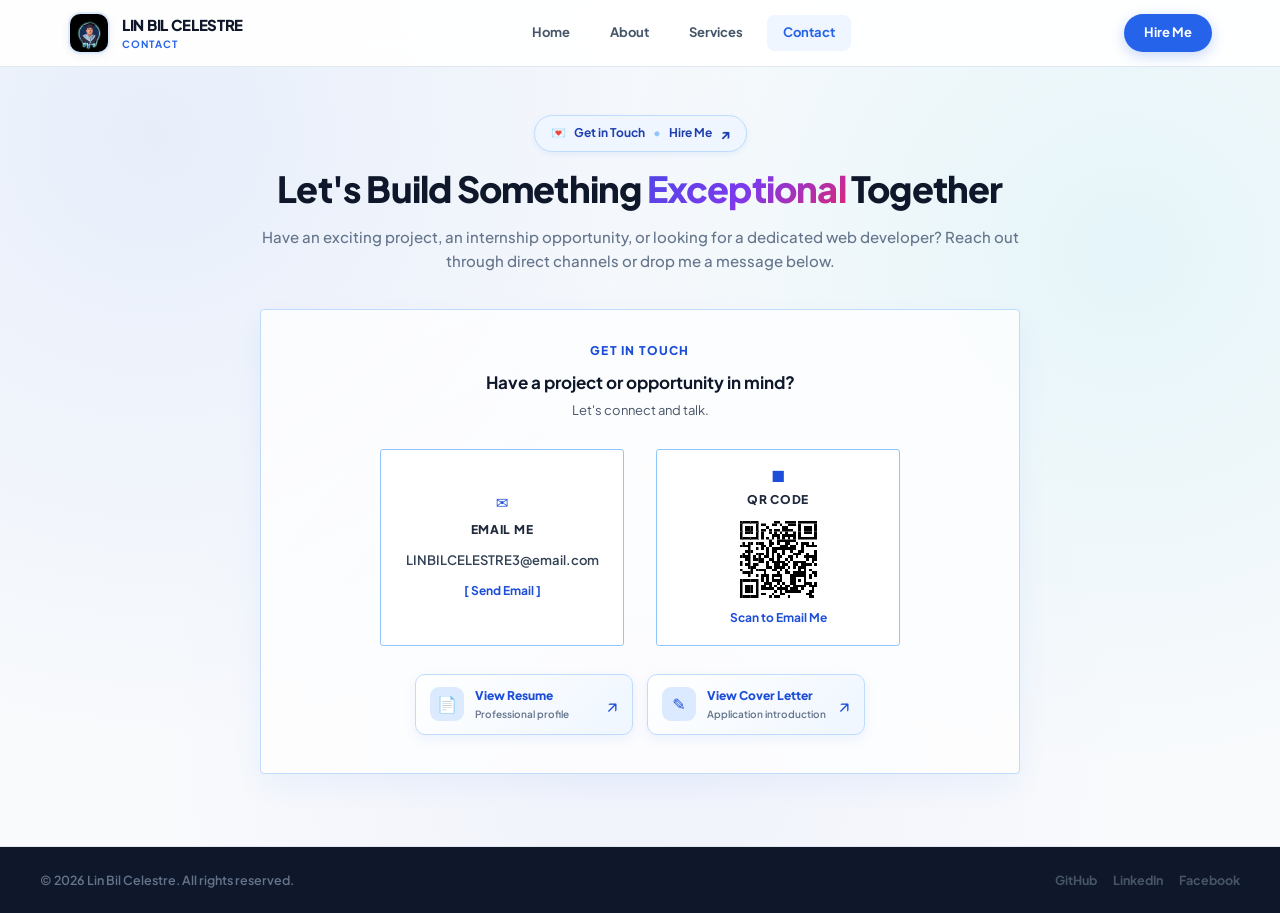
==== commit 3944cabc: "update" ====
--- a/Contact/index.html
+++ b/Contact/index.html
@@ -17,10 +17,10 @@
 </head>
 
 <body>
-    
+
     <header class="navbar">
         <div class="nav-container">
-            <a href="../Home.html" class="logo-group">
+            <a href="../index.html" class="logo-group">
                 <img class="logo-pic" src="../image/logo.jpg" alt="Lin Bil Logo">
                 <div class="logo-text">
                     <span class="brand-name">LIN BIL CELESTRE</span>
@@ -30,7 +30,7 @@
 
             <nav class="nav-menu">
                 <ul>
-                    <li><a href="../Home.html">Home</a></li>
+                    <li><a href="../index.html">Home</a></li>
                     <li><a href="../About/about.html">About</a></li>
                     <li><a href="../Services/index.html">Services</a></li>
                     <li><a href="./index.html" class="active">Contact</a></li>
@@ -49,62 +49,67 @@
 
             <!-- Hero Section -->
             <section class="contact-hero">
-                <div class="hero-tag">
-                    <span>📬 Get in Touch &bull; Hire Me</span>
-                </div>
+                <a class="hero-tag" href="./hire-me.html">
+                    <span aria-hidden="true">&#128140;</span>
+                    <span>Get in Touch</span>
+                    <span class="hero-tag-divider" aria-hidden="true">&bull;</span>
+                    <span>Hire Me</span>
+                    <span class="hero-tag-arrow" aria-hidden="true">&#8599;</span>
+                </a>
                 <h1 class="contact-title">Let's Build Something <span class="gradient-text">Exceptional</span> Together
                 </h1>
                 <p class="contact-subtitle">Have an exciting project, an internship opportunity, or looking for a
                     dedicated web developer? Reach out through direct channels or drop me a message below.</p>
             </section>
 
-
-            <!-- Centered QR Code Scanner Card -->
-            <section class="contact-qr-card">
-                <p class="qr-scan-instruction">Scan with your phone's camera to instantly start an email,
-                    save contact information, or open my developer profile—no typing needed.</p>
-
-                <!-- Category Tab Switcher -->
-                <div class="qr-tab-nav" role="tablist">
-                    <button type="button" class="qr-tab-btn active" id="tabEmail" onclick="switchQrCode('email')">
-                        <span>✉️ Email</span>
-                    </button>
-                    <button type="button" class="qr-tab-btn" id="tabGithub" onclick="switchQrCode('github')">
-                        <span>🐙 GitHub</span>
-                    </button>
-                    <button type="button" class="qr-tab-btn" id="tabLinkedin" onclick="switchQrCode('linkedin')">
-                        <span>💼 LinkedIn</span>
-                    </button>
-                    <button type="button" class="qr-tab-btn" id="tabVcard" onclick="switchQrCode('vcard')">
-                        <span>📱 Contact Card</span>
-                    </button>
+            <!-- Contact Scan Container -->
+            <section class="contact-scan-container" aria-labelledby="scan-title">
+                <div class="scan-heading">
+                    <span class="scan-kicker">GET IN TOUCH</span>
+                    <h2 id="scan-title">Have a project or opportunity in mind?</h2>
+                    <p>Let's connect and talk.</p>
                 </div>
 
-                <!-- QR Code Viewfinder Stage -->
-                <div class="qr-viewfinder-wrapper">
-                    <div class="qr-corner qr-corner-tl"></div>
-                    <div class="qr-corner qr-corner-tr"></div>
-                    <div class="qr-corner qr-corner-bl"></div>
-                    <div class="qr-corner qr-corner-br"></div>
+                <div class="scan-options">
+                    <a class="scan-option scan-email-option" href="mailto:linbilcelestre@gmail.com">
+                        <span class="scan-option-icon" aria-hidden="true">&#9993;</span>
+                        <span class="scan-option-title">EMAIL ME</span>
+                        <span class="scan-option-value">LINBILCELESTRE3@email.com</span>
+                        <span class="scan-option-action">[ Send Email ]</span>
+                    </a>
 
-                    <!-- Dynamic QR Code Image -->
-                    <img class="qr-code-img" id="qrCodeImg" src="../image/Message.png" alt="Lin Bil Celestre QR Code" />
+                    <div class="scan-option scan-qr-option">
+                        <span class="scan-option-icon" aria-hidden="true">&#9632;</span>
+                        <span class="scan-option-title">QR CODE</span>
+                        <img class="scan-qr-image" src="../Contact/EMAIL.png" alt="QR code to email Lin Bil Celestre">
+                        <span class="scan-option-action">Scan to Email Me</span>
+                    </div>
                 </div>
 
-                <!-- Target Link Pill Button -->
-                <a class="qr-pill-link" id="qrPillLink" href="mailto:linbilcelestre@gmail.com">
-                    <span class="pill-icon" id="qrPillIcon">✉</span>
-                    <span class="pill-text" id="qrPillText">Email : linbilcelestre3@gmail.com</span>
-                </a>
+                <div class="document-actions" aria-label="Professional documents">
+                    <a class="document-button" href="../LIN%20BIL%20CELESTRE%20RESUME.pdf" target="_blank"
+                        rel="noopener noreferrer">
+                        <span class="document-button-icon" aria-hidden="true">&#128196;</span>
+                        <span class="document-button-copy">
+                            <strong>View Resume</strong>
+                            <small>Professional profile</small>
+                        </span>
+                        <span class="document-button-arrow" aria-hidden="true">&#8599;</span>
+                    </a>
+                    <a class="document-button" href="../linbil-celestre-cover-letter.pdf" target="_blank"
+                        rel="noopener noreferrer">
+                        <span class="document-button-icon" aria-hidden="true">&#9998;</span>
+                        <span class="document-button-copy">
+                            <strong>View Cover Letter</strong>
+                            <small>Application introduction</small>
+                        </span>
+                        <span class="document-button-arrow" aria-hidden="true">&#8599;</span>
+                    </a>
+                </div>
             </section>
+
         </div>
     </main>
-
-    <!-- Copy Toast Popup -->
-    <div class="toast-toast-box" id="toastBox">
-        <span>📋</span>
-        <span id="toastMessage">Copied to clipboard!</span>
-    </div>
 
     <!-- Modern Site Footer -->
     <footer class="site-footer">
@@ -112,125 +117,16 @@
             <div class="footer-bottom">
                 <span class="copyright">&copy; 2026 Lin Bil Celestre. All rights reserved.</span>
                 <div class="footer-links">
-                    <a href="https://github.com/Linbil21" target="_blank" rel="noopener noreferrer">GitHub</a>
-                    <a href="https://linkedin.com" target="_blank" rel="noopener noreferrer">LinkedIn</a>
-                    <a href="https://facebook.com" target="_blank" rel="noopener noreferrer">Facebook</a>
+                    <a href="https://github.com/linbil-celestre" target="_blank" rel="noopener noreferrer">GitHub</a>
+                    <a href="https://www.linkedin.com/in/linbil-celestre-6bb6b2396/" target="_blank"
+                        rel="noopener noreferrer">LinkedIn</a>
+                    <a href="https://www.facebook.com/celestre.linbil" target="_blank"
+                        rel="noopener noreferrer">Facebook</a>
                 </div>
             </div>
         </div>
     </footer>
 
-    <!-- Interactive Script -->
-    <script>
-        // Copy to clipboard helper
-        function copyToClipboard(text, message) {
-            navigator.clipboard.writeText(text).then(() => {
-                showToast(message || 'Copied to clipboard!');
-            }).catch(() => {
-                showToast('Unable to copy automatically.');
-            });
-        }
-
-        // Show Toast Notification
-        function showToast(message) {
-            const toast = document.getElementById('toastBox');
-            const toastMsg = document.getElementById('toastMessage');
-            if (!toast || !toastMsg) return;
-
-            toastMsg.textContent = message;
-            toast.classList.add('show');
-            clearTimeout(window.toastTimeout);
-            window.toastTimeout = setTimeout(() => {
-                toast.classList.remove('show');
-            }, 3000);
-        }
-
-        // QR Code Data Configurations
-        const qrConfigs = {
-            email: {
-                src: '../image/Message.png',
-                data: 'mailto:linbilcelestre@gmail.com?subject=Portfolio%20Inquiry',
-                displayLabel: '✉️ mailto:linbilcelestre@gmail.com',
-                actionUrl: 'mailto:linbilcelestre@gmail.com?subject=Portfolio%20Inquiry',
-                actionText: 'Open in Mail App',
-                copyValue: 'linbilcelestre@gmail.com',
-                copyMsg: 'Email address copied!'
-            },
-            github: {
-                data: 'https://github.com/Linbil21',
-                displayLabel: '🐙 https://github.com/Linbil21',
-                actionUrl: 'https://github.com/Linbil21',
-                actionText: 'Open GitHub Profile',
-                copyValue: 'https://github.com/Linbil21',
-                copyMsg: 'GitHub link copied!'
-            },
-            linkedin: {
-                data: 'https://linkedin.com',
-                displayLabel: '💼 https://linkedin.com',
-                actionUrl: 'https://linkedin.com',
-                actionText: 'Open LinkedIn Profile',
-                copyValue: 'https://linkedin.com',
-                copyMsg: 'LinkedIn link copied!'
-            },
-            vcard: {
-                data: 'BEGIN:VCARD\nVERSION:3.0\nN:Celestre;Lin Bil;;;\nFN:Lin Bil Celestre\nTITLE:Web Developer & IT Specialist\nEMAIL:linbilcelestre@gmail.com\nURL:https://github.com/Linbil21\nEND:VCARD',
-                displayLabel: '📱 Lin Bil Celestre Contact vCard',
-                actionUrl: 'mailto:linbilcelestre@gmail.com',
-                actionText: 'Contact Lin Bil',
-                copyValue: 'Lin Bil Celestre - Web Developer - linbilcelestre@gmail.com',
-                copyMsg: 'Contact card details copied!'
-            }
-        };
-
-        let currentQrKey = 'email';
-
-        // Switch QR code tab
-        function switchQrCode(key) {
-            const config = qrConfigs[key];
-            if (!config) return;
-
-            currentQrKey = key;
-
-            // Update tab button active states
-            document.querySelectorAll('.qr-tab-btn').forEach(btn => btn.classList.remove('active'));
-            const activeBtn = document.getElementById('tab' + key.charAt(0).toUpperCase() + key.slice(1));
-            if (activeBtn) activeBtn.classList.add('active');
-
-            // Update QR Code Image
-            const qrImg = document.getElementById('qrCodeImg');
-            if (qrImg) {
-                qrImg.style.opacity = '0.4';
-                qrImg.src = config.src || `https://api.qrserver.com/v1/create-qr-code/?size=240x240&data=${encodeURIComponent(config.data)}`;
-                qrImg.onload = () => {
-                    qrImg.style.opacity = '1';
-                };
-            }
-
-            // Update Pill Link
-            const pillLink = document.getElementById('qrPillLink');
-            const pillIcon = document.getElementById('qrPillIcon');
-            const pillText = document.getElementById('qrPillText');
-            if (pillLink && pillText) {
-                pillLink.href = config.actionUrl;
-                pillText.textContent = config.displayLabel || config.actionUrl;
-                if (pillIcon && config.icon) pillIcon.textContent = config.icon;
-                if (config.actionUrl.startsWith('http')) {
-                    pillLink.target = '_blank';
-                    pillLink.rel = 'noopener noreferrer';
-                } else {
-                    pillLink.removeAttribute('target');
-                    pillLink.removeAttribute('rel');
-                }
-            }
-        }
-
-        // Copy current QR info
-        function copyCurrentQrData() {
-            const config = qrConfigs[currentQrKey];
-            if (!config) return;
-            copyToClipboard(config.copyValue, config.copyMsg);
-        }
-    </script>
 </body>
 
 </html>
--- a/Contact/contact.css
+++ b/Contact/contact.css
@@ -52,7 +52,7 @@
     font-family: var(--font-family);
     color: var(--text-main);
     background-color: #f8fafc;
-    background-image: 
+    background-image:
         radial-gradient(circle at 12% 15%, rgba(37, 99, 235, 0.08) 0%, transparent 45%),
         radial-gradient(circle at 88% 28%, rgba(6, 182, 212, 0.08) 0%, transparent 40%),
         radial-gradient(circle at 50% 85%, rgba(99, 102, 241, 0.05) 0%, transparent 50%);
@@ -221,6 +221,33 @@
     border: 1px solid #bfdbfe;
     border-radius: var(--radius-full);
     box-shadow: 0 2px 6px rgba(37, 99, 235, 0.08);
+    text-decoration: none;
+    transition: var(--transition);
+}
+
+.hero-tag:hover {
+    color: #ffffff;
+    background: linear-gradient(135deg, #2563eb, #0891b2);
+    border-color: transparent;
+    box-shadow: 0 8px 18px rgba(37, 99, 235, 0.22);
+    transform: translateY(-2px);
+}
+
+.hero-tag-divider {
+    color: #93c5fd;
+}
+
+.hero-tag-arrow {
+    font-size: 15px;
+    transition: transform 0.24s ease;
+}
+
+.hero-tag:hover .hero-tag-divider {
+    color: rgba(255, 255, 255, 0.65);
+}
+
+.hero-tag:hover .hero-tag-arrow {
+    transform: translate(2px, -2px);
 }
 
 .contact-title {
@@ -243,6 +270,191 @@
     color: #64748b;
     font-weight: 500;
     line-height: 1.6;
+}
+
+/* CONTACT SCAN CONTAINER */
+.contact-scan-container {
+    width: min(100%, 760px);
+    margin: 0 auto;
+    padding: 32px 26px 38px;
+    border: 1px solid #bfdbfe;
+    border-radius: 4px;
+    background: rgba(255, 255, 255, 0.78);
+    box-shadow: 0 12px 30px rgba(37, 99, 235, 0.06);
+}
+
+.scan-heading {
+    text-align: center;
+    margin-bottom: 28px;
+}
+
+.scan-kicker {
+    display: block;
+    margin-bottom: 10px;
+    font-size: 12px;
+    font-weight: 800;
+    letter-spacing: 1.2px;
+    color: #1d4ed8;
+}
+
+.scan-heading h2 {
+    margin-bottom: 6px;
+    font-size: 17px;
+    font-weight: 700;
+    color: #0f172a;
+}
+
+.scan-heading p {
+    font-size: 13px;
+    color: #475569;
+}
+
+.scan-options {
+    display: grid;
+    grid-template-columns: repeat(2, minmax(0, 1fr));
+    justify-content: center;
+    gap: 32px;
+    max-width: 520px;
+    margin: 0 auto;
+}
+
+.scan-option {
+    min-height: 192px;
+    padding: 18px 16px;
+    border: 1px solid #93c5fd;
+    border-radius: 3px;
+    background: #ffffff;
+    display: flex;
+    flex-direction: column;
+    align-items: center;
+    justify-content: center;
+    gap: 12px;
+    text-align: center;
+    text-decoration: none;
+    color: #0f172a;
+    transition: var(--transition);
+}
+
+.scan-option:hover {
+    border-color: #2563eb;
+    box-shadow: 0 8px 20px rgba(37, 99, 235, 0.1);
+    transform: translateY(-2px);
+}
+
+.scan-option-icon {
+    font-size: 15px;
+    line-height: 1;
+    color: #1d4ed8;
+}
+
+.scan-option-title {
+    font-size: 12px;
+    font-weight: 800;
+    letter-spacing: 0.7px;
+    color: #1e293b;
+}
+
+.scan-option-value {
+    font-size: 13px;
+    font-weight: 600;
+    color: #334155;
+}
+
+.scan-option-action {
+    font-size: 12px;
+    font-weight: 700;
+    color: #1d4ed8;
+}
+
+.scan-qr-option {
+    gap: 8px;
+}
+
+.scan-qr-image {
+    width: 84px;
+    height: 84px;
+    object-fit: contain;
+    image-rendering: pixelated;
+}
+
+.document-actions {
+    display: flex;
+    justify-content: center;
+    gap: 14px;
+    flex-wrap: wrap;
+    margin-top: 28px;
+}
+
+.document-button {
+    display: inline-flex;
+    align-items: center;
+    gap: 11px;
+    min-width: 218px;
+    padding: 12px 14px;
+    border: 1px solid #bfdbfe;
+    border-radius: 10px;
+    background: linear-gradient(135deg, #ffffff 0%, #eff6ff 100%);
+    color: #1d4ed8;
+    text-decoration: none;
+    transition: var(--transition);
+    box-shadow: 0 4px 12px rgba(37, 99, 235, 0.08);
+}
+
+.document-button:hover {
+    background: linear-gradient(135deg, #2563eb 0%, #0891b2 100%);
+    border-color: transparent;
+    color: #ffffff;
+    box-shadow: 0 10px 22px rgba(37, 99, 235, 0.22);
+    transform: translateY(-3px);
+}
+
+.document-button-icon {
+    display: inline-flex;
+    align-items: center;
+    justify-content: center;
+    width: 34px;
+    height: 34px;
+    flex-shrink: 0;
+    border-radius: 9px;
+    background: #dbeafe;
+    font-size: 16px;
+    transition: var(--transition);
+}
+
+.document-button:hover .document-button-icon {
+    background: rgba(255, 255, 255, 0.2);
+}
+
+.document-button-copy {
+    display: flex;
+    flex: 1;
+    flex-direction: column;
+    gap: 2px;
+    text-align: left;
+}
+
+.document-button-copy strong {
+    font-size: 12px;
+    font-weight: 800;
+}
+
+.document-button-copy small {
+    color: #64748b;
+    font-size: 10px;
+    font-weight: 600;
+}
+
+.document-button:hover .document-button-copy small {
+    color: rgba(255, 255, 255, 0.78);
+}
+
+.document-button-arrow {
+    font-size: 18px;
+    transition: transform 0.24s ease;
+}
+
+.document-button:hover .document-button-arrow {
+    transform: translate(2px, -2px);
 }
 
 /* ==========================================================================
@@ -305,9 +517,20 @@
 }
 
 @keyframes pulseGlow {
-    0% { transform: scale(0.95); box-shadow: 0 0 0 0 rgba(16, 185, 129, 0.6); }
-    70% { transform: scale(1.1); box-shadow: 0 0 0 6px rgba(16, 185, 129, 0); }
-    100% { transform: scale(0.95); box-shadow: 0 0 0 0 rgba(16, 185, 129, 0); }
+    0% {
+        transform: scale(0.95);
+        box-shadow: 0 0 0 0 rgba(16, 185, 129, 0.6);
+    }
+
+    70% {
+        transform: scale(1.1);
+        box-shadow: 0 0 0 6px rgba(16, 185, 129, 0);
+    }
+
+    100% {
+        transform: scale(0.95);
+        box-shadow: 0 0 0 0 rgba(16, 185, 129, 0);
+    }
 }
 
 .sidebar-heading h2 {
@@ -362,10 +585,25 @@
     box-shadow: 0 2px 6px rgba(0, 0, 0, 0.04);
 }
 
-.item-icon-box.email { background: #eff6ff; color: #2563eb; }
-.item-icon-box.phone { background: #ecfdf5; color: #10b981; }
-.item-icon-box.location { background: #fffbeb; color: #f59e0b; }
-.item-icon-box.social { background: #f5f3ff; color: #8b5cf6; }
+.item-icon-box.email {
+    background: #eff6ff;
+    color: #2563eb;
+}
+
+.item-icon-box.phone {
+    background: #ecfdf5;
+    color: #10b981;
+}
+
+.item-icon-box.location {
+    background: #fffbeb;
+    color: #f59e0b;
+}
+
+.item-icon-box.social {
+    background: #f5f3ff;
+    color: #8b5cf6;
+}
 
 .item-meta {
     display: flex;
@@ -820,6 +1058,16 @@
         font-size: 28px;
     }
 
+    .contact-scan-container {
+        padding: 28px 16px 32px;
+    }
+
+    .scan-options {
+        grid-template-columns: 1fr;
+        max-width: 260px;
+        gap: 16px;
+    }
+
     .form-row-2 {
         grid-template-columns: 1fr;
     }
@@ -1269,7 +1517,7 @@
     padding: 3rem 2.5rem;
     max-width: 1100px;
     width: 100%;
-    box-shadow: 
+    box-shadow:
         0 30px 80px rgba(0, 0, 0, 0.4),
         inset 0 1px 0 rgba(255, 255, 255, 0.1);
     transition: all 0.3s ease;
@@ -1306,8 +1554,17 @@
 }
 
 @keyframes pulse-dot {
-    0%, 100% { opacity: 1; transform: scale(1); }
-    50% { opacity: 0.4; transform: scale(0.8); }
+
+    0%,
+    100% {
+        opacity: 1;
+        transform: scale(1);
+    }
+
+    50% {
+        opacity: 0.4;
+        transform: scale(0.8);
+    }
 }
 
 .hire-title {
@@ -1361,7 +1618,7 @@
     padding: 3rem 2.5rem;
     max-width: 1100px;
     width: 100%;
-    box-shadow: 
+    box-shadow:
         0 20px 60px rgba(0, 0, 0, 0.06),
         0 8px 24px rgba(0, 0, 0, 0.04),
         inset 0 1px 0 rgba(255, 255, 255, 0.9);
@@ -1399,8 +1656,17 @@
 }
 
 @keyframes pulse-dot {
-    0%, 100% { opacity: 1; transform: scale(1); }
-    50% { opacity: 0.4; transform: scale(0.8); }
+
+    0%,
+    100% {
+        opacity: 1;
+        transform: scale(1);
+    }
+
+    50% {
+        opacity: 0.4;
+        transform: scale(0.8);
+    }
 }
 
 .hire-title {
@@ -1454,7 +1720,7 @@
     padding: 3rem 2.5rem;
     max-width: 1100px;
     width: 100%;
-    box-shadow: 
+    box-shadow:
         0 20px 60px rgba(0, 0, 0, 0.06),
         0 8px 24px rgba(0, 0, 0, 0.04),
         inset 0 1px 0 rgba(255, 255, 255, 0.9);
@@ -1492,8 +1758,17 @@
 }
 
 @keyframes pulse-dot {
-    0%, 100% { opacity: 1; transform: scale(1); }
-    50% { opacity: 0.4; transform: scale(0.8); }
+
+    0%,
+    100% {
+        opacity: 1;
+        transform: scale(1);
+    }
+
+    50% {
+        opacity: 0.4;
+        transform: scale(0.8);
+    }
 }
 
 .hire-title {
@@ -1549,7 +1824,7 @@
     padding: 3rem 2.5rem;
     max-width: 1100px;
     width: 100%;
-    box-shadow: 
+    box-shadow:
         0 20px 60px rgba(0, 0, 0, 0.06),
         0 8px 24px rgba(0, 0, 0, 0.04),
         inset 0 1px 0 rgba(255, 255, 255, 0.9);
@@ -1587,8 +1862,17 @@
 }
 
 @keyframes pulse-dot {
-    0%, 100% { opacity: 1; transform: scale(1); }
-    50% { opacity: 0.4; transform: scale(0.8); }
+
+    0%,
+    100% {
+        opacity: 1;
+        transform: scale(1);
+    }
+
+    50% {
+        opacity: 0.4;
+        transform: scale(0.8);
+    }
 }
 
 .hire-title {
@@ -1625,7 +1909,8 @@
 /* ---------- GLASS CARDS WITH BLACK BORDER ---------- */
 .glass-card {
     background: rgba(255, 255, 255, 0.6);
-    border: 2px solid #1a1a1a; /* 👈 BLACK BORDER ON ALL CARDS */
+    border: 2px solid #1a1a1a;
+    /* 👈 BLACK BORDER ON ALL CARDS */
     border-radius: 1.25rem;
     padding: 1.75rem 1.5rem;
     transition: all 0.4s cubic-bezier(0.175, 0.885, 0.32, 1.275);
@@ -1640,7 +1925,8 @@
 .glass-card:hover {
     transform: translateY(-6px);
     background: rgba(255, 255, 255, 0.85);
-    border-color: #000000; /* 👈 BECOMES PURE BLACK ON HOVER */
+    border-color: #000000;
+    /* 👈 BECOMES PURE BLACK ON HOVER */
     box-shadow: 0 20px 40px rgba(0, 0, 0, 0.08);
 }
 
@@ -1665,7 +1951,8 @@
 
 /* ---------- FEATURED CARD ---------- */
 .card-featured {
-    border: 2px solid #1a1a1a; /* 👈 BLACK BORDER ON FEATURED CARD */
+    border: 2px solid #1a1a1a;
+    /* 👈 BLACK BORDER ON FEATURED CARD */
     background: rgba(255, 255, 255, 0.7);
     position: relative;
 }
@@ -1719,10 +2006,21 @@
 }
 
 /* Icon Colors */
-.icon-blue { color: #3b82f6; }
-.icon-orange { color: #f59e0b; }
-.icon-purple { color: #8b5cf6; }
-.icon-rose { color: #db2777; }
+.icon-blue {
+    color: #3b82f6;
+}
+
+.icon-orange {
+    color: #f59e0b;
+}
+
+.icon-purple {
+    color: #8b5cf6;
+}
+
+.icon-rose {
+    color: #db2777;
+}
 
 /* ---------- CARD NUMBER ---------- */
 .card-number {
@@ -1831,11 +2129,11 @@
         grid-template-columns: repeat(2, 1fr);
         gap: 1.25rem;
     }
-    
+
     .glass-container {
         padding: 2.5rem 2rem;
     }
-    
+
     .hire-title {
         font-size: 2.2rem;
     }
@@ -1848,56 +2146,56 @@
         min-height: auto;
         background: #f8fafc;
     }
-    
+
     .glass-container {
         padding: 1.75rem 1.25rem;
         border-radius: 1.75rem;
         background: rgba(255, 255, 255, 0.8);
     }
-    
+
     .hire-title {
         font-size: 1.6rem;
     }
-    
+
     .hire-status-badge {
         font-size: 0.7rem;
         padding: 0.3rem 1rem;
     }
-    
+
     .features-horizontal {
         grid-template-columns: 1fr;
         gap: 1rem;
         padding: 0.25rem 0 1rem 0;
     }
-    
+
     .glass-card {
         padding: 1.25rem;
         background: rgba(255, 255, 255, 0.7);
         border: 2px solid #1a1a1a;
     }
-    
+
     .card-featured {
         border: 2px solid #1a1a1a;
     }
-    
+
     .feature-icon {
         width: 40px;
         height: 40px;
     }
-    
+
     .feature-icon svg {
         width: 20px;
         height: 20px;
     }
-    
+
     .feature-title {
         font-size: 1rem;
     }
-    
+
     .feature-desc {
         font-size: 0.8rem;
     }
-    
+
     .cta-bar {
         flex-direction: column;
         gap: 1rem;
@@ -1905,7 +2203,7 @@
         border-radius: 1.5rem;
         text-align: center;
     }
-    
+
     .cta-button {
         width: 100%;
         justify-content: center;
@@ -1919,17 +2217,151 @@
         padding: 1.25rem 0.75rem;
         border-radius: 1.25rem;
     }
-    
+
     .hire-title {
         font-size: 1.3rem;
     }
-    
+
     .card-header {
         flex-direction: column;
         gap: 0.5rem;
     }
-    
+
     .card-number {
         align-self: flex-start;
     }
+}
+
+/* Hire Me page refinements */
+.hire-wrapper {
+    background:
+        radial-gradient(circle at 18% 12%, rgba(37, 99, 235, 0.08), transparent 34%),
+        radial-gradient(circle at 84% 18%, rgba(6, 182, 212, 0.08), transparent 30%),
+        #f8fafc;
+}
+
+.glass-container {
+    border-color: rgba(255, 255, 255, 0.95);
+    box-shadow: 0 24px 70px rgba(15, 23, 42, 0.08), inset 0 1px 0 #ffffff;
+}
+
+.hire-status-badge {
+    color: #166534;
+    background: #f0fdf4;
+    border-color: #bbf7d0;
+}
+
+.hire-title {
+    max-width: 760px;
+}
+
+.features-horizontal {
+    gap: 18px;
+    padding-top: 0;
+}
+
+.glass-card {
+    min-height: 258px;
+    padding: 24px 22px;
+    border: 1px solid #dbe3ef;
+    border-radius: 18px;
+    background: rgba(255, 255, 255, 0.84);
+    box-shadow: 0 8px 20px rgba(15, 23, 42, 0.04);
+}
+
+.glass-card:hover {
+    border-color: #93c5fd;
+    box-shadow: 0 16px 30px rgba(37, 99, 235, 0.1);
+    transform: translateY(-5px);
+}
+
+.feature-icon {
+    background: #eff6ff;
+    border-color: #dbeafe;
+    font-size: 15px;
+    font-weight: 800;
+}
+
+.icon-orange {
+    background: #fff7ed;
+    border-color: #fed7aa;
+}
+
+.icon-purple {
+    background: #f5f3ff;
+    border-color: #ddd6fe;
+}
+
+.icon-rose {
+    background: #fff1f2;
+    border-color: #fecdd3;
+}
+
+.feature-title {
+    font-size: 1.02rem;
+    font-weight: 800;
+}
+
+.feature-desc {
+    color: #64748b;
+    font-size: 0.82rem;
+}
+
+.card-tag {
+    color: #1e40af;
+    background: #eff6ff;
+    border-color: #dbeafe;
+}
+
+.card-featured {
+    border: 1px solid #fbcfe8;
+    background: linear-gradient(145deg, rgba(255, 255, 255, 0.9), rgba(253, 242, 248, 0.9));
+}
+
+.card-featured:hover {
+    border-color: #f472b6;
+}
+
+.cta-bar {
+    margin-top: 10px;
+    padding: 14px 18px 14px 22px;
+    border: 1px solid #e2e8f0;
+    background: rgba(255, 255, 255, 0.78);
+    box-shadow: 0 8px 20px rgba(15, 23, 42, 0.04);
+}
+
+.cta-text {
+    display: inline-flex;
+    align-items: center;
+    gap: 8px;
+    color: #475569;
+    font-weight: 600;
+}
+
+.cta-button {
+    padding: 11px 20px;
+    background: linear-gradient(135deg, #2563eb, #0891b2);
+    box-shadow: 0 8px 18px rgba(37, 99, 235, 0.2);
+    position: relative;
+    z-index: 2;
+    pointer-events: auto;
+}
+
+.cta-button.is-opening {
+    opacity: 0.8;
+    cursor: wait;
+}
+
+@media (max-width: 768px) {
+    .hire-wrapper {
+        padding: 28px 14px 52px;
+    }
+
+    .glass-card {
+        min-height: 0;
+    }
+
+    .cta-bar {
+        margin-top: 4px;
+    }
 }
